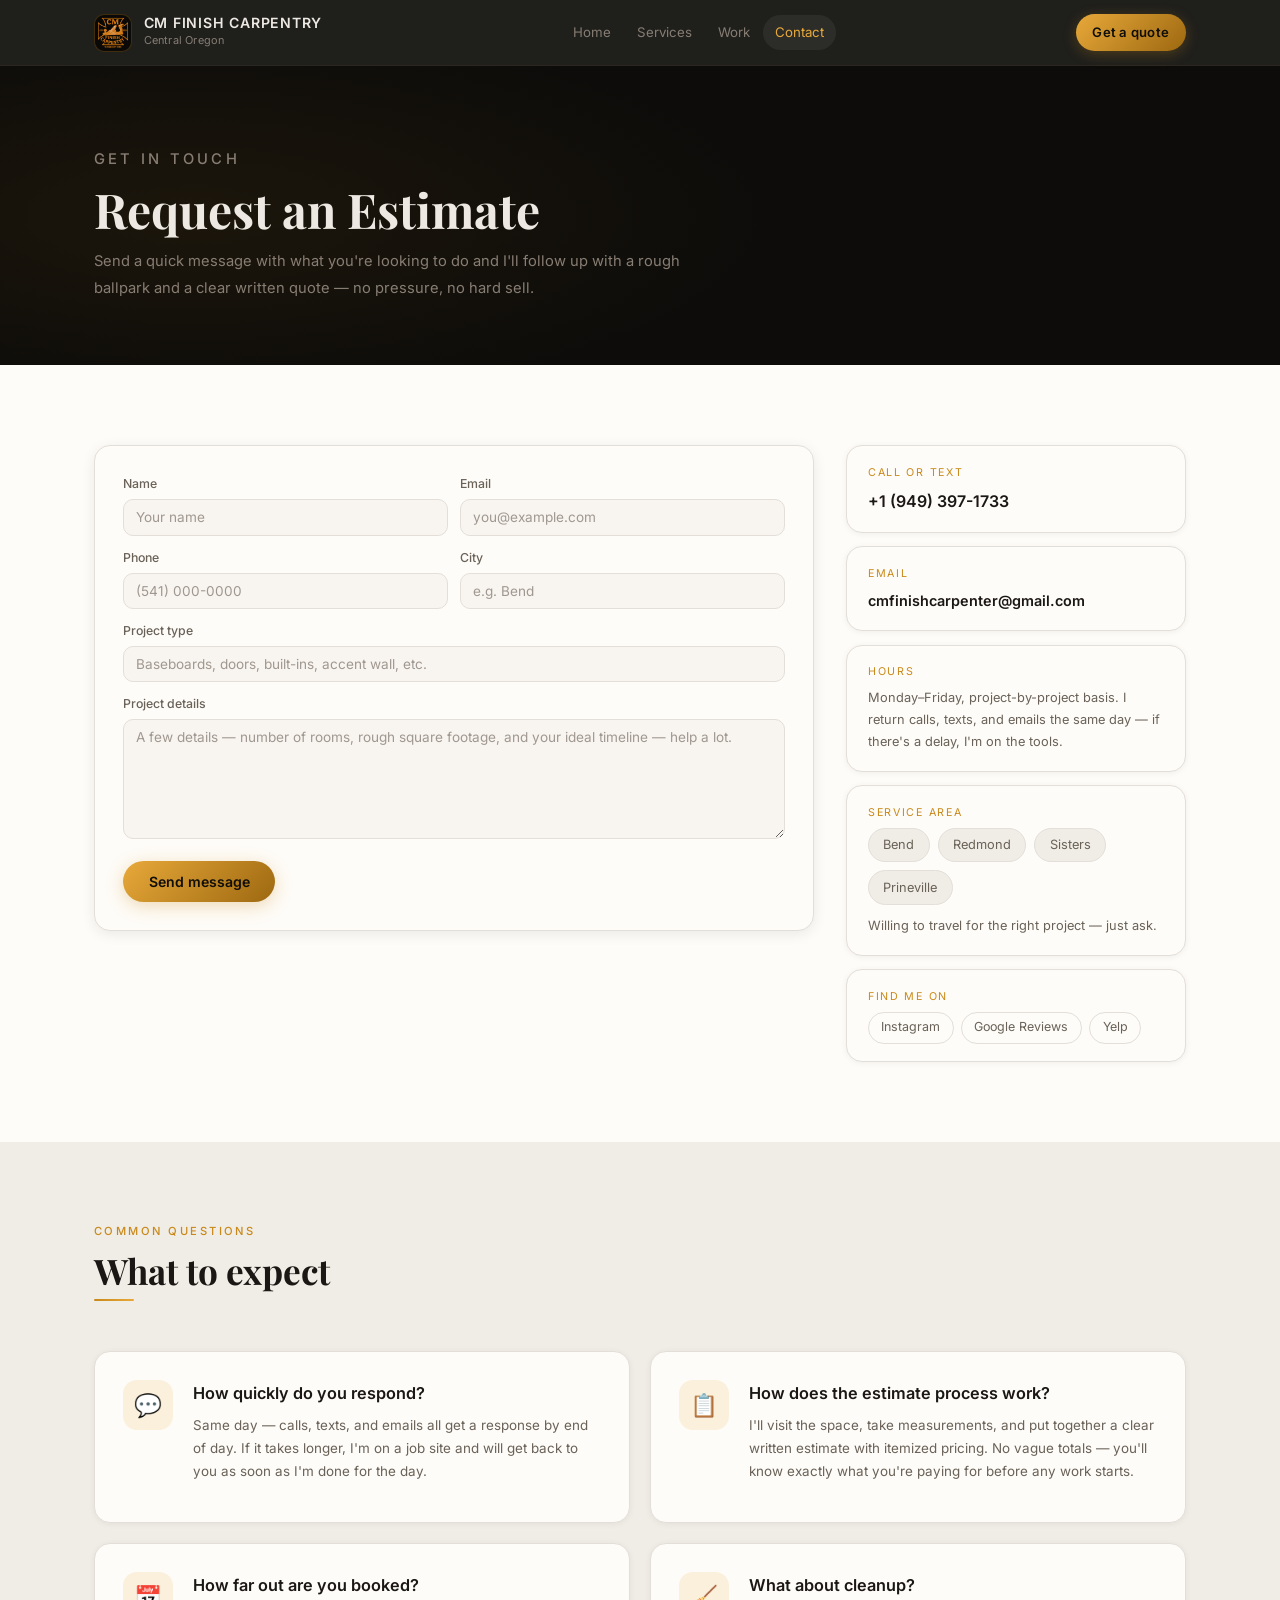
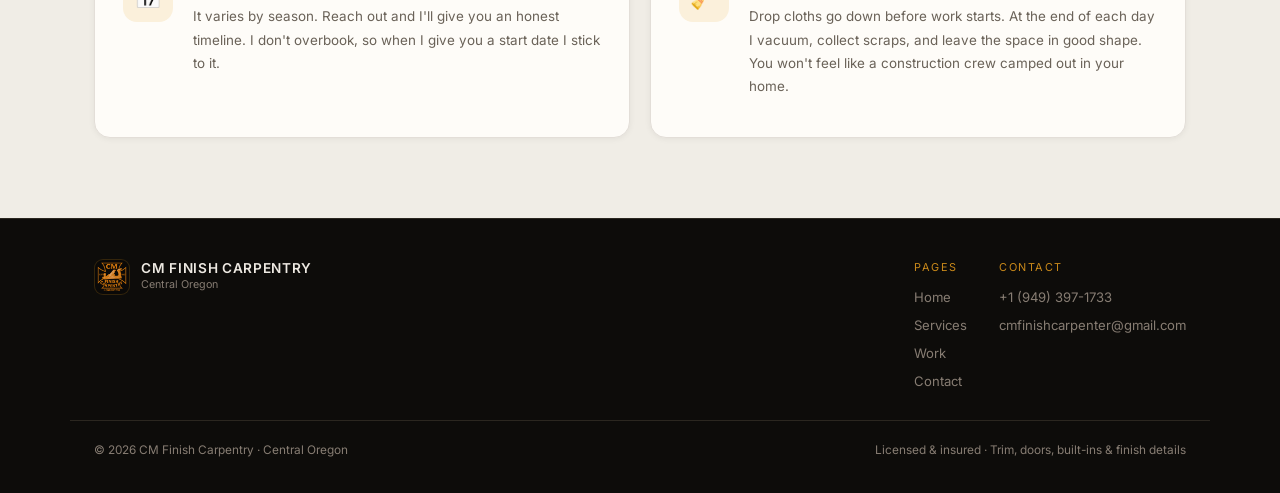
==== contact.html @ 8d08be1d "Add files via upload" ====
<!DOCTYPE html>
<html lang="en">
<head>
  <meta charset="UTF-8" />
  <meta name="viewport" content="width=device-width, initial-scale=1" />
  <title>Contact | CM Finish Carpentry</title>
  <meta name="description" content="Request a free estimate from CM Finish Carpentry. Serving Bend, Redmond, Sisters, and Prineville, Oregon." />
  <link rel="icon" type="image/png" href="favicon.png">
  <link rel="icon" type="image/x-icon" href="favicon.ico">
  <link rel="preconnect" href="https://fonts.googleapis.com">
  <link rel="preconnect" href="https://fonts.gstatic.com" crossorigin>
  <link href="https://fonts.googleapis.com/css2?family=Playfair+Display:ital,wght@0,600;0,700;1,600&family=Inter:wght@300;400;500;600&display=swap" rel="stylesheet">
  <link rel="stylesheet" href="style.css">
</head>
<body>

<header class="site-header">
  <div class="nav-inner">
    <a class="nav-brand" href="index.html">
      <div class="nav-brand-logo"><img src="logo.png" alt="CM Finish Carpentry"></div>
      <div>
        <div class="nav-brand-name">CM Finish Carpentry</div>
        <div class="nav-brand-region">Central Oregon</div>
      </div>
    </a>
    <nav>
      <ul>
        <li><a href="index.html">Home</a></li>
        <li><a href="services.html">Services</a></li>
        <li><a href="portfolio.html">Work</a></li>
        <li><a href="contact.html" class="active">Contact</a></li>
      </ul>
    </nav>
    <a href="contact.html" class="nav-cta">Get a quote</a>
    <button class="hamburger" id="hamburger" aria-label="Menu" aria-expanded="false">
      <span></span><span></span><span></span>
    </button>
  </div>
  <div class="mobile-menu" id="mobile-menu">
    <a href="index.html">Home</a>
    <a href="services.html">Services</a>
    <a href="portfolio.html">Work</a>
    <a href="contact.html" class="active">Get a Quote</a>
  </div>
</header>

<!-- ── PAGE HERO ── -->
<div class="page-hero">
  <div class="container">
    <p class="page-hero-label">Get in touch</p>
    <h1>Request an Estimate</h1>
    <p>Send a quick message with what you're looking to do and I'll follow up with a rough ballpark and a clear written quote — no pressure, no hard sell.</p>
  </div>
</div>

<!-- ── CONTACT FORM ── -->
<section class="section section--white">
  <div class="container">
    <div class="contact-grid">

      <form class="contact-form reveal" action="https://formspree.io/f/xvgnagaj" method="POST">
        <div class="form-row">
          <div>
            <label for="name">Name</label>
            <input id="name" name="name" type="text" placeholder="Your name" required>
          </div>
          <div>
            <label for="email">Email</label>
            <input id="email" name="email" type="email" placeholder="you@example.com" required>
          </div>
        </div>
        <div class="form-row">
          <div>
            <label for="phone">Phone</label>
            <input id="phone" name="phone" type="tel" placeholder="(541) 000-0000">
          </div>
          <div>
            <label for="city">City</label>
            <input id="city" name="city" type="text" placeholder="e.g. Bend">
          </div>
        </div>
        <div class="form-row full">
          <div>
            <label for="project">Project type</label>
            <input id="project" name="project" type="text" placeholder="Baseboards, doors, built-ins, accent wall, etc.">
          </div>
        </div>
        <div class="form-row full">
          <div>
            <label for="details">Project details</label>
            <textarea id="details" name="details" placeholder="A few details — number of rooms, rough square footage, and your ideal timeline — help a lot."></textarea>
          </div>
        </div>
        <div class="form-submit">
          <button class="btn btn-gold" type="submit">Send message</button>
        </div>
      </form>

      <div class="contact-aside reveal reveal-d2">
        <div class="contact-block">
          <div class="contact-label">Call or text</div>
          <div class="contact-value">
            <a href="tel:+19493971733">+1 (949) 397-1733</a>
          </div>
        </div>

        <div class="contact-block">
          <div class="contact-label">Email</div>
          <div class="contact-value" style="font-size:0.9rem;">
            <a href="mailto:cmfinishcarpenter@gmail.com">cmfinishcarpenter@gmail.com</a>
          </div>
        </div>

        <div class="contact-block">
          <div class="contact-label">Hours</div>
          <div class="contact-note">Monday–Friday, project-by-project basis. I return calls, texts, and emails the same day — if there's a delay, I'm on the tools.</div>
        </div>

        <div class="contact-block">
          <div class="contact-label">Service area</div>
          <div style="margin-top:0.35rem;">
            <div class="area-badges" style="margin-top:0;">
              <span class="area-badge">Bend</span>
              <span class="area-badge">Redmond</span>
              <span class="area-badge">Sisters</span>
              <span class="area-badge">Prineville</span>
            </div>
            <p class="contact-note" style="margin-top:0.65rem;">Willing to travel for the right project — just ask.</p>
          </div>
        </div>

        <div class="contact-block">
          <div class="contact-label">Find me on</div>
          <div class="socials" style="margin-top:0.35rem;">
            <a class="social-pill" href="#" target="_blank" rel="noopener">Instagram</a>
            <a class="social-pill" href="#" target="_blank" rel="noopener">Google Reviews</a>
            <a class="social-pill" href="#" target="_blank" rel="noopener">Yelp</a>
          </div>
        </div>
      </div>

    </div>
  </div>
</section>

<!-- ── QUICK FAQ ── -->
<section class="section section--alt">
  <div class="container">
    <div class="section-header reveal">
      <p class="section-label">Common questions</p>
      <h2 class="section-title">What to expect</h2>
    </div>

    <div class="services-full-grid">
      <div class="service-full-card reveal">
        <div class="service-full-icon">💬</div>
        <div class="service-full-body">
          <div class="service-full-name">How quickly do you respond?</div>
          <div class="service-full-desc">Same day — calls, texts, and emails all get a response by end of day. If it takes longer, I'm on a job site and will get back to you as soon as I'm done for the day.</div>
        </div>
      </div>
      <div class="service-full-card reveal reveal-d1">
        <div class="service-full-icon">📋</div>
        <div class="service-full-body">
          <div class="service-full-name">How does the estimate process work?</div>
          <div class="service-full-desc">I'll visit the space, take measurements, and put together a clear written estimate with itemized pricing. No vague totals — you'll know exactly what you're paying for before any work starts.</div>
        </div>
      </div>
      <div class="service-full-card reveal">
        <div class="service-full-icon">📅</div>
        <div class="service-full-body">
          <div class="service-full-name">How far out are you booked?</div>
          <div class="service-full-desc">It varies by season. Reach out and I'll give you an honest timeline. I don't overbook, so when I give you a start date I stick to it.</div>
        </div>
      </div>
      <div class="service-full-card reveal reveal-d1">
        <div class="service-full-icon">🧹</div>
        <div class="service-full-body">
          <div class="service-full-name">What about cleanup?</div>
          <div class="service-full-desc">Drop cloths go down before work starts. At the end of each day I vacuum, collect scraps, and leave the space in good shape. You won't feel like a construction crew camped out in your home.</div>
        </div>
      </div>
    </div>
  </div>
</section>

<footer>
  <div class="footer-inner">
    <div>
      <div class="footer-brand">
        <div class="footer-logo"><img src="logo.png" alt="CM Finish Carpentry"></div>
        <div>
          <div class="footer-brand-name">CM Finish Carpentry</div>
          <div class="footer-brand-region">Central Oregon</div>
        </div>
      </div>
    </div>
    <div class="footer-links">
      <div class="footer-links-title">Pages</div>
      <a href="index.html">Home</a>
      <a href="services.html">Services</a>
      <a href="portfolio.html">Work</a>
      <a href="contact.html">Contact</a>
    </div>
    <div class="footer-contact">
      <div class="footer-contact-title">Contact</div>
      <a href="tel:+19493971733">+1 (949) 397-1733</a>
      <a href="mailto:cmfinishcarpenter@gmail.com">cmfinishcarpenter@gmail.com</a>
    </div>
  </div>
  <div class="footer-bottom">
    <span>&copy; <span id="year"></span> CM Finish Carpentry &middot; Central Oregon</span>
    <span>Licensed &amp; insured &middot; Trim, doors, built-ins &amp; finish details</span>
  </div>
</footer>

<script src="main.js"></script>
</body>
</html>
---- style.css ----
/* ═══════════════════════════════════════════════
   CM Finish Carpentry — style.css
   ═══════════════════════════════════════════════ */

:root {
  /* Light surfaces */
  --bg:        #F8F5F0;
  --bg-alt:    #F0EDE6;
  --surface:   #FEFCF8;

  /* Dark (nav, hero, footer) */
  --dark:      #0D0C0A;
  --dark-2:    #161310;
  --dark-3:    #221E18;
  --dark-4:    #2E2920;

  /* Text */
  --text:      #1A1714;
  --muted:     #6A6258;
  --subtle:    #A09890;
  --on-dark:   #EDE9E2;
  --muted-dk:  #877D73;

  /* Gold — pulled directly from logo */
  --gold:      #C9891A;
  --gold-lt:   #E8A93A;
  --gold-dk:   #9D6810;
  --gold-pale: #FBF0DB;

  /* Borders */
  --border:    #E3DED8;
  --border-dk: #2B2720;

  /* Shadows */
  --sh-xs: 0 1px 6px  rgba(0,0,0,.06);
  --sh-sm: 0 3px 14px rgba(0,0,0,.08);
  --sh:    0 8px 32px rgba(0,0,0,.10);
  --sh-lg: 0 20px 60px rgba(0,0,0,.14);

  /* Shape */
  --r:    16px;
  --r-sm: 10px;
  --r-lg: 24px;

  /* Layout */
  --max: 1140px;
  --nav-h: 66px;
}

/* ── RESET ── */
*, *::before, *::after { box-sizing: border-box; margin: 0; padding: 0; }
html { scroll-behavior: smooth; font-size: 16px; }
body {
  font-family: 'Inter', system-ui, sans-serif;
  background: var(--bg);
  color: var(--text);
  line-height: 1.65;
  -webkit-font-smoothing: antialiased;
  overflow-x: hidden;
}
img { max-width: 100%; display: block; }
a   { color: inherit; text-decoration: none; }

/* ── TYPOGRAPHY ── */
.serif { font-family: 'Playfair Display', serif; }

h1, h2, h3 {
  font-family: 'Playfair Display', serif;
  font-weight: 700;
  line-height: 1.15;
}

/* ── LAYOUT ── */
.container {
  max-width: var(--max);
  margin: 0 auto;
  padding-inline: 1.5rem;
}

.section { padding: 5rem 0; }
.section--alt { background: var(--bg-alt); }
.section--white { background: var(--surface); }

.section-label {
  font-size: 0.7rem;
  font-weight: 500;
  text-transform: uppercase;
  letter-spacing: 0.22em;
  color: var(--gold);
  margin-bottom: 0.6rem;
}

.section-title {
  font-size: clamp(1.6rem, 3.5vw, 2.2rem);
  color: var(--text);
  margin-bottom: 0.65rem;
  position: relative;
  display: inline-block;
}

.section-title::after {
  content: '';
  display: block;
  height: 2px;
  width: 0;
  background: linear-gradient(90deg, var(--gold), var(--gold-lt));
  border-radius: 2px;
  margin-top: 0.5rem;
  transition: width 0.7s ease 0.25s;
}

.section-title.in::after { width: 2.5rem; }

.section-sub {
  font-size: 0.92rem;
  color: var(--muted);
  max-width: 38rem;
  line-height: 1.8;
}

.section-header { margin-bottom: 2.5rem; }

/* ── BUTTONS ── */
.btn {
  display: inline-flex;
  align-items: center;
  gap: 0.45rem;
  padding: 0.75rem 1.6rem;
  border-radius: 999px;
  font-size: 0.88rem;
  font-weight: 600;
  font-family: 'Inter', sans-serif;
  cursor: pointer;
  border: none;
  transition: transform 0.14s ease, box-shadow 0.14s ease, background 0.14s ease;
  white-space: nowrap;
}

.btn-gold {
  background: linear-gradient(135deg, var(--gold-lt) 0%, var(--gold-dk) 100%);
  color: #100e08;
  box-shadow: 0 4px 18px rgba(201,137,26,.30);
}
.btn-gold:hover {
  transform: translateY(-2px);
  box-shadow: 0 8px 28px rgba(201,137,26,.48);
}

.btn-gold-pulse {
  animation: btnPulse 2.5s ease-in-out infinite;
}
@keyframes btnPulse {
  0%, 100% { box-shadow: 0 4px 18px rgba(201,137,26,.30); }
  50%       { box-shadow: 0 4px 28px rgba(201,137,26,.60); }
}

.btn-outline-dark {
  background: transparent;
  border: 1.5px solid var(--border);
  color: var(--muted);
}
.btn-outline-dark:hover {
  border-color: var(--gold);
  color: var(--text);
  background: var(--gold-pale);
}

.btn-outline-white {
  background: rgba(255,255,255,0.08);
  border: 1.5px solid rgba(237,233,226,.25);
  color: var(--on-dark);
  backdrop-filter: blur(4px);
}
.btn-outline-white:hover {
  background: rgba(255,255,255,0.14);
  border-color: var(--gold-lt);
  color: #fff;
}

.btn-ghost-gold {
  background: transparent;
  border: 1.5px solid var(--gold);
  color: var(--gold);
}
.btn-ghost-gold:hover {
  background: var(--gold);
  color: #100e08;
}

/* ── HEADER ── */
.site-header {
  position: sticky;
  top: 0;
  z-index: 200;
  height: var(--nav-h);
  background: rgba(13,12,10,.92);
  border-bottom: 1px solid var(--border-dk);
  backdrop-filter: blur(18px);
  -webkit-backdrop-filter: blur(18px);
  transition: background 0.3s;
}

.site-header.scrolled {
  background: rgba(13,12,10,.98);
}

.nav-inner {
  max-width: var(--max);
  margin: 0 auto;
  padding-inline: 1.5rem;
  height: 100%;
  display: flex;
  align-items: center;
  justify-content: space-between;
  gap: 1rem;
}

.nav-brand {
  display: flex;
  align-items: center;
  gap: 0.72rem;
  flex-shrink: 0;
}

.nav-brand-logo {
  width: 38px;
  height: 38px;
  border-radius: 10px;
  overflow: hidden;
  border: 1px solid rgba(201,137,26,.28);
  background: #0a0908;
  flex-shrink: 0;
}
.nav-brand-logo img { width: 100%; height: 100%; object-fit: contain; }

.nav-brand-name {
  font-size: 0.88rem;
  font-weight: 600;
  letter-spacing: 0.055em;
  text-transform: uppercase;
  color: var(--on-dark);
  line-height: 1.2;
}

.nav-brand-region {
  font-size: 0.68rem;
  color: var(--muted-dk);
  letter-spacing: 0.02em;
}

nav ul {
  list-style: none;
  display: flex;
  gap: 0.1rem;
}

nav a {
  display: block;
  padding: 0.38rem 0.75rem;
  border-radius: 999px;
  font-size: 0.83rem;
  color: var(--muted-dk);
  transition: color 0.15s, background 0.15s;
}

nav a:hover, nav a.active {
  color: var(--on-dark);
  background: rgba(255,255,255,.06);
}

nav a.active { color: var(--gold-lt); }

.nav-cta {
  padding: 0.46rem 1.05rem;
  border-radius: 999px;
  border: none;
  background: linear-gradient(135deg, var(--gold-lt), var(--gold-dk));
  color: #0f0e08;
  font-size: 0.82rem;
  font-weight: 600;
  font-family: 'Inter', sans-serif;
  cursor: pointer;
  letter-spacing: 0.02em;
  box-shadow: 0 3px 14px rgba(201,137,26,.28);
  transition: transform 0.12s, box-shadow 0.12s;
  white-space: nowrap;
  flex-shrink: 0;
}
.nav-cta:hover {
  transform: translateY(-1px);
  box-shadow: 0 6px 22px rgba(201,137,26,.44);
}

/* Hamburger */
.hamburger {
  display: none;
  flex-direction: column;
  gap: 5px;
  cursor: pointer;
  padding: 0.4rem;
  border: none;
  background: none;
  flex-shrink: 0;
}
.hamburger span {
  display: block;
  width: 22px;
  height: 2px;
  background: var(--on-dark);
  border-radius: 2px;
  transition: all 0.24s;
}
.hamburger.open span:nth-child(1) { transform: translateY(7px) rotate(45deg); }
.hamburger.open span:nth-child(2) { opacity: 0; transform: scaleX(0); }
.hamburger.open span:nth-child(3) { transform: translateY(-7px) rotate(-45deg); }

.mobile-menu {
  display: none;
  flex-direction: column;
  background: var(--dark-2);
  border-bottom: 1px solid var(--border-dk);
  padding: 0.75rem 1.5rem 1.1rem;
}
.mobile-menu.open { display: flex; }
.mobile-menu a {
  display: block;
  padding: 0.65rem 0;
  font-size: 0.9rem;
  color: var(--muted-dk);
  border-bottom: 1px solid var(--border-dk);
  transition: color 0.14s;
}
.mobile-menu a:hover, .mobile-menu a.active { color: var(--gold-lt); }
.mobile-menu a:last-child { border-bottom: none; }

/* ── HERO (Homepage) ── */
.hero {
  position: relative;
  min-height: 100vh;
  min-height: 100svh;
  display: flex;
  flex-direction: column;
  align-items: center;
  justify-content: center;
  text-align: center;
  overflow: hidden;
  background: var(--dark);
}

/* Animated background */
.hero::before {
  content: '';
  position: absolute;
  inset: 0;
  background:
    radial-gradient(ellipse 80% 60% at 20% 20%, rgba(201,137,26,.07) 0%, transparent 60%),
    radial-gradient(ellipse 60% 80% at 80% 80%, rgba(201,137,26,.05) 0%, transparent 60%),
    linear-gradient(135deg, #0D0C0A, #181410, #0D0C0A);
  background-size: 200% 200%;
  animation: bgDrift 10s ease-in-out infinite alternate;
  z-index: 0;
}

@keyframes bgDrift {
  0%   { background-position: 0% 0%;   }
  100% { background-position: 100% 100%; }
}

/* Decorative grid lines */
.hero-grid-lines {
  position: absolute;
  inset: 0;
  z-index: 0;
  opacity: 0.03;
  background-image:
    linear-gradient(var(--gold-lt) 1px, transparent 1px),
    linear-gradient(90deg, var(--gold-lt) 1px, transparent 1px);
  background-size: 60px 60px;
}

.hero-inner {
  position: relative;
  z-index: 2;
  display: flex;
  flex-direction: column;
  align-items: center;
  gap: 0;
  padding: 2rem 1.5rem;
  max-width: 780px;
}

/* Logo with pulse rings */
.hero-logo-wrap {
  position: relative;
  display: flex;
  align-items: center;
  justify-content: center;
  width: 110px;
  height: 110px;
  margin-bottom: 2rem;
}

.hero-logo-img {
  width: 88px;
  height: 88px;
  border-radius: 22px;
  overflow: hidden;
  border: 1.5px solid rgba(201,137,26,.35);
  background: #0a0908;
  position: relative;
  z-index: 2;
  animation: logoEntrance 0.8s ease both;
}
.hero-logo-img img { width: 100%; height: 100%; object-fit: contain; }

@keyframes logoEntrance {
  from { opacity: 0; transform: scale(0.82); }
  to   { opacity: 1; transform: scale(1); }
}

.hero-ring {
  position: absolute;
  inset: 0;
  border-radius: 50%;
  border: 1.5px solid rgba(201,137,26,.5);
  animation: ring 2.8s ease-out infinite;
}
.hero-ring:nth-child(2) { animation-delay: 0.9s; }
.hero-ring:nth-child(3) { animation-delay: 1.8s; }

@keyframes ring {
  0%   { transform: scale(0.9); opacity: 0.6; }
  100% { transform: scale(2.6); opacity: 0; }
}

/* Hero text */
.hero-eyebrow {
  font-size: 0.71rem;
  font-weight: 500;
  text-transform: uppercase;
  letter-spacing: 0.24em;
  color: var(--gold);
  margin-bottom: 1.1rem;
  animation: fadeUp 0.7s ease 0.5s both;
}

.hero-h1 {
  font-family: 'Playfair Display', serif;
  font-size: clamp(2.5rem, 7vw, 4rem);
  font-weight: 700;
  color: var(--on-dark);
  letter-spacing: -0.02em;
  margin-bottom: 1.25rem;
  line-height: 1.1;
}

.hero-line-1 {
  display: block;
  animation: fadeUp 0.7s ease 0.7s both;
}

.hero-line-2 {
  display: block;
  animation: fadeUp 0.7s ease 0.9s both;
  background: linear-gradient(90deg, var(--gold-dk) 0%, var(--gold-lt) 40%, var(--gold-dk) 80%);
  background-size: 200% auto;
  -webkit-background-clip: text;
  -webkit-text-fill-color: transparent;
  background-clip: text;
  animation: fadeUp 0.7s ease 0.9s both, goldShimmer 4s linear 1.6s infinite;
}

@keyframes goldShimmer {
  0%   { background-position: -200% center; }
  100% { background-position: 200% center; }
}

.hero-sub {
  font-size: 1rem;
  color: rgba(237,233,226,.65);
  max-width: 32rem;
  line-height: 1.8;
  margin-bottom: 2rem;
  animation: fadeUp 0.7s ease 1.1s both;
}

.hero-pills {
  display: flex;
  flex-wrap: wrap;
  justify-content: center;
  gap: 0.45rem;
  margin-bottom: 2rem;
  animation: fadeUp 0.7s ease 1.2s both;
}

.hero-pill {
  display: inline-flex;
  align-items: center;
  gap: 0.38rem;
  font-size: 0.74rem;
  padding: 0.28rem 0.7rem;
  border-radius: 999px;
  border: 1px solid rgba(237,233,226,.12);
  color: rgba(237,233,226,.55);
  background: rgba(255,255,255,.04);
}

.hero-pill-dot {
  width: 4px;
  height: 4px;
  border-radius: 50%;
  background: var(--gold);
  flex-shrink: 0;
}

.hero-actions {
  display: flex;
  flex-wrap: wrap;
  justify-content: center;
  gap: 0.75rem;
  animation: fadeUp 0.7s ease 1.35s both;
}

/* Scroll cue */
.hero-scroll {
  position: absolute;
  bottom: 2.25rem;
  left: 50%;
  transform: translateX(-50%);
  z-index: 2;
  display: flex;
  flex-direction: column;
  align-items: center;
  gap: 0.4rem;
  animation: fadeIn 1s ease 2s both;
}

.scroll-label {
  font-size: 0.62rem;
  text-transform: uppercase;
  letter-spacing: 0.18em;
  color: rgba(237,233,226,.3);
}

.scroll-line {
  width: 1px;
  height: 36px;
  background: linear-gradient(to bottom, var(--gold), transparent);
  animation: scrollPulse 1.8s ease-in-out infinite;
}

@keyframes scrollPulse {
  0%   { transform: scaleY(0);   transform-origin: top; opacity: 1; }
  50%  { transform: scaleY(1);   transform-origin: top; opacity: 1; }
  100% { transform: scaleY(1);   transform-origin: top; opacity: 0; }
}

/* ── PAGE HERO (inner pages) ── */
.page-hero {
  background: var(--dark);
  padding: 5rem 0 4rem;
  position: relative;
  overflow: hidden;
}

.page-hero::before {
  content: '';
  position: absolute;
  inset: 0;
  background: radial-gradient(ellipse 70% 100% at 15% 50%, rgba(201,137,26,.08) 0%, transparent 65%);
}

.page-hero .container { position: relative; z-index: 1; }

.page-hero-label {
  font-size: 0.7rem;
  font-weight: 500;
  text-transform: uppercase;
  letter-spacing: 0.22em;
  color: var(--gold);
  margin-bottom: 0.6rem;
}

.page-hero h1 {
  font-size: clamp(1.9rem, 5vw, 3rem);
  color: var(--on-dark);
  margin-bottom: 0.7rem;
}

.page-hero p {
  font-size: 0.92rem;
  color: var(--muted-dk);
  max-width: 38rem;
  line-height: 1.8;
}

/* ── STATS STRIP ── */
.stats-strip {
  background: var(--surface);
  border-bottom: 1px solid var(--border);
  padding: 1.5rem 0;
}

.stats-inner {
  max-width: var(--max);
  margin: 0 auto;
  padding-inline: 1.5rem;
  display: flex;
  flex-wrap: wrap;
  justify-content: center;
  gap: 0;
}

.stat-item {
  display: flex;
  align-items: center;
  gap: 0.6rem;
  padding: 0.5rem 2rem;
  border-right: 1px solid var(--border);
}
.stat-item:last-child { border-right: none; }

.stat-icon {
  width: 32px;
  height: 32px;
  border-radius: 8px;
  background: var(--gold-pale);
  display: flex;
  align-items: center;
  justify-content: center;
  font-size: 0.9rem;
  flex-shrink: 0;
}

.stat-text-label {
  font-size: 0.68rem;
  text-transform: uppercase;
  letter-spacing: 0.12em;
  color: var(--subtle);
  line-height: 1;
  margin-bottom: 0.18rem;
}

.stat-text-value {
  font-size: 0.88rem;
  font-weight: 600;
  color: var(--text);
  line-height: 1.2;
}

/* ── SERVICE CARDS ── */
.services-grid {
  display: grid;
  grid-template-columns: repeat(3, 1fr);
  gap: 1.1rem;
}

.service-card {
  background: var(--surface);
  border-radius: var(--r);
  border: 1px solid var(--border);
  padding: 1.4rem 1.5rem;
  box-shadow: var(--sh-xs);
  transition: transform 0.22s ease, box-shadow 0.22s ease, border-color 0.22s ease;
}

.service-card:hover {
  transform: translateY(-4px);
  box-shadow: var(--sh);
  border-color: rgba(201,137,26,.3);
}

.service-card-icon {
  width: 44px;
  height: 44px;
  border-radius: 12px;
  background: var(--gold-pale);
  display: flex;
  align-items: center;
  justify-content: center;
  font-size: 1.25rem;
  margin-bottom: 1rem;
}

.service-card-name {
  font-size: 0.95rem;
  font-weight: 600;
  margin-bottom: 0.38rem;
  color: var(--text);
}

.service-card-desc {
  font-size: 0.82rem;
  color: var(--muted);
  line-height: 1.7;
}

.service-card-tags {
  display: flex;
  flex-wrap: wrap;
  gap: 0.3rem;
  margin-top: 0.85rem;
}

.tag {
  font-size: 0.69rem;
  padding: 0.18rem 0.52rem;
  border-radius: 999px;
  border: 1px solid var(--border);
  color: var(--subtle);
  background: var(--bg-alt);
}

/* ── FEATURED WORK (homepage) ── */
.featured-grid {
  display: grid;
  grid-template-columns: repeat(3, 1fr);
  gap: 1.2rem;
}

.featured-card {
  border-radius: var(--r);
  overflow: hidden;
  box-shadow: var(--sh-sm);
  position: relative;
  cursor: pointer;
  background: #111;
}

.featured-card-img {
  width: 100%;
  height: 280px;
  object-fit: cover;
  display: block;
  transition: transform 0.5s ease;
}

.featured-card:hover .featured-card-img {
  transform: scale(1.06);
}

.featured-card-overlay {
  position: absolute;
  inset: 0;
  background: linear-gradient(to top, rgba(10,8,6,.88) 0%, rgba(10,8,6,.2) 50%, transparent 100%);
  display: flex;
  flex-direction: column;
  justify-content: flex-end;
  padding: 1.25rem 1.25rem 1.1rem;
  transition: opacity 0.3s;
}

.featured-card-title {
  font-family: 'Playfair Display', serif;
  font-size: 1.05rem;
  font-weight: 700;
  color: #fff;
  margin-bottom: 0.2rem;
  transform: translateY(6px);
  transition: transform 0.3s;
}

.featured-card:hover .featured-card-title {
  transform: translateY(0);
}

.featured-card-sub {
  font-size: 0.77rem;
  color: rgba(237,233,226,.65);
  opacity: 0;
  transform: translateY(8px);
  transition: opacity 0.3s 0.05s, transform 0.3s 0.05s;
}

.featured-card:hover .featured-card-sub {
  opacity: 1;
  transform: translateY(0);
}

.featured-card-arrow {
  position: absolute;
  top: 1rem;
  right: 1rem;
  width: 32px;
  height: 32px;
  border-radius: 50%;
  background: rgba(201,137,26,.0);
  border: 1px solid rgba(201,137,26,.0);
  display: flex;
  align-items: center;
  justify-content: center;
  color: var(--gold-lt);
  font-size: 0.85rem;
  transition: all 0.3s;
  opacity: 0;
}

.featured-card:hover .featured-card-arrow {
  opacity: 1;
  background: rgba(201,137,26,.15);
  border-color: rgba(201,137,26,.4);
}

/* ── WHY CM ── */
.why-grid {
  display: grid;
  grid-template-columns: 1fr 1fr;
  gap: 3rem;
  align-items: start;
}

.check-list {
  list-style: none;
  display: flex;
  flex-direction: column;
  gap: 1.2rem;
}

.check-list li {
  display: flex;
  gap: 0.9rem;
  font-size: 0.88rem;
  line-height: 1.72;
  color: var(--muted);
}

.check-icon {
  width: 22px;
  height: 22px;
  border-radius: 50%;
  background: var(--gold-pale);
  border: 1px solid rgba(201,137,26,.3);
  color: var(--gold);
  font-size: 0.66rem;
  font-weight: 700;
  display: flex;
  align-items: center;
  justify-content: center;
  flex-shrink: 0;
  margin-top: 2px;
}

.check-list strong { color: var(--text); font-weight: 600; }

.aside-box {
  background: var(--surface);
  border-radius: var(--r);
  border: 1px solid var(--border);
  padding: 1.6rem;
  box-shadow: var(--sh-sm);
}

.aside-box p { font-size: 0.86rem; color: var(--muted); line-height: 1.78; }
.aside-box p + p { margin-top: 0.8rem; }
.aside-box strong { color: var(--gold); }
.aside-divider { height: 1px; background: var(--border); margin: 1.1rem 0; }

/* ── SERVICE AREA ── */
.area-block {
  background: var(--surface);
  border-radius: var(--r);
  border: 1px solid var(--border);
  padding: 2rem;
  box-shadow: var(--sh-xs);
}

.area-badges {
  display: flex;
  flex-wrap: wrap;
  gap: 0.5rem;
  margin-top: 0.2rem;
}

.area-badge {
  font-size: 0.8rem;
  padding: 0.36rem 0.9rem;
  border-radius: 999px;
  border: 1px solid var(--border);
  color: var(--muted);
  background: var(--bg-alt);
  transition: border-color 0.15s, color 0.15s, background 0.15s;
}

.area-badge:hover {
  border-color: var(--gold);
  color: var(--text);
  background: var(--gold-pale);
}

.area-note {
  margin-top: 1.1rem;
  font-size: 0.81rem;
  color: var(--subtle);
  line-height: 1.65;
}

/* ── CTA BANNER ── */
.cta-banner {
  background: var(--dark-2);
  padding: 5rem 0;
  text-align: center;
  position: relative;
  overflow: hidden;
}

.cta-banner::before {
  content: '';
  position: absolute;
  inset: 0;
  background: radial-gradient(ellipse 60% 80% at 50% 50%, rgba(201,137,26,.08) 0%, transparent 70%);
  pointer-events: none;
}

.cta-banner .container { position: relative; z-index: 1; }

.cta-title {
  font-family: 'Playfair Display', serif;
  font-size: clamp(1.8rem, 4vw, 2.6rem);
  color: var(--on-dark);
  margin-bottom: 0.8rem;
}

.cta-sub {
  font-size: 0.92rem;
  color: var(--muted-dk);
  max-width: 34rem;
  margin: 0 auto 2rem;
  line-height: 1.8;
}

.cta-phone {
  display: block;
  font-size: 1rem;
  font-weight: 600;
  color: var(--gold-lt);
  margin-top: 1.25rem;
  transition: color 0.15s;
}
.cta-phone:hover { color: #fff; }

/* ── FULL PORTFOLIO ── */
.portfolio-grid {
  display: grid;
  grid-template-columns: repeat(3, 1fr);
  gap: 1.2rem;
}

.portfolio-card {
  background: var(--surface);
  border-radius: var(--r);
  border: 1px solid var(--border);
  overflow: hidden;
  box-shadow: var(--sh-sm);
  display: flex;
  flex-direction: column;
  transition: box-shadow 0.22s, border-color 0.22s;
}

.portfolio-card:hover {
  box-shadow: var(--sh);
  border-color: rgba(201,137,26,.2);
}

.job-slider {
  position: relative;
  height: 220px;
  background: #111;
  overflow: hidden;
  flex-shrink: 0;
}

.job-slide {
  position: absolute;
  inset: 0;
  opacity: 0;
  transition: opacity 0.38s ease;
}
.job-slide.active { opacity: 1; }

.job-slide img {
  width: 100%;
  height: 220px;
  object-fit: cover;
  display: block;
  transition: transform 0.4s ease;
}
.portfolio-card:hover .job-slide.active img { transform: scale(1.03); }

.card-body {
  padding: 1rem 1.1rem 1.1rem;
  flex: 1;
  display: flex;
  flex-direction: column;
}

.card-title {
  font-size: 0.92rem;
  font-weight: 600;
  color: var(--text);
  margin-bottom: 0.3rem;
}

.card-meta {
  font-size: 0.79rem;
  color: var(--muted);
  line-height: 1.65;
  flex: 1;
  margin-bottom: 0.8rem;
}

.job-controls {
  display: flex;
  justify-content: space-between;
  align-items: center;
}

.job-controls button {
  font-size: 0.76rem;
  padding: 0.24rem 0.62rem;
  border-radius: 999px;
  border: 1px solid var(--border);
  background: var(--bg-alt);
  color: var(--muted);
  cursor: pointer;
  font-family: 'Inter', sans-serif;
  transition: all 0.14s;
}
.job-controls button:hover {
  border-color: var(--gold);
  color: var(--gold);
  background: var(--gold-pale);
}

.job-count { font-size: 0.73rem; color: var(--subtle); }

/* ── SERVICES FULL PAGE ── */
.services-full-grid {
  display: grid;
  grid-template-columns: repeat(2, 1fr);
  gap: 1.25rem;
}

.service-full-card {
  background: var(--surface);
  border-radius: var(--r);
  border: 1px solid var(--border);
  padding: 1.75rem;
  box-shadow: var(--sh-xs);
  display: flex;
  gap: 1.25rem;
  transition: transform 0.22s ease, box-shadow 0.22s ease, border-color 0.22s ease;
}

.service-full-card:hover {
  transform: translateY(-3px);
  box-shadow: var(--sh);
  border-color: rgba(201,137,26,.28);
}

.service-full-icon {
  width: 50px;
  height: 50px;
  border-radius: 14px;
  background: var(--gold-pale);
  display: flex;
  align-items: center;
  justify-content: center;
  font-size: 1.4rem;
  flex-shrink: 0;
}

.service-full-body {}
.service-full-name {
  font-size: 1.02rem;
  font-weight: 600;
  color: var(--text);
  margin-bottom: 0.4rem;
}
.service-full-desc {
  font-size: 0.84rem;
  color: var(--muted);
  line-height: 1.72;
  margin-bottom: 0.7rem;
}

/* ── PROCESS STEPS ── */
.process-grid {
  display: grid;
  grid-template-columns: repeat(3, 1fr);
  gap: 1.5rem;
}

.process-step {
  text-align: center;
  padding: 1.75rem 1.25rem;
  background: var(--surface);
  border-radius: var(--r);
  border: 1px solid var(--border);
  position: relative;
  box-shadow: var(--sh-xs);
}

.process-num {
  font-family: 'Playfair Display', serif;
  font-size: 3rem;
  font-weight: 700;
  color: var(--gold-pale);
  line-height: 1;
  margin-bottom: 0.6rem;
  position: relative;
  display: inline-block;
}

.process-num::after {
  content: '';
  position: absolute;
  bottom: 4px;
  left: 50%;
  transform: translateX(-50%);
  width: 24px;
  height: 2px;
  background: var(--gold);
  border-radius: 2px;
}

.process-title {
  font-size: 0.95rem;
  font-weight: 600;
  color: var(--text);
  margin-bottom: 0.4rem;
}

.process-desc {
  font-size: 0.82rem;
  color: var(--muted);
  line-height: 1.7;
}

/* ── CONTACT ── */
.contact-grid {
  display: grid;
  grid-template-columns: 1fr 340px;
  gap: 2rem;
  align-items: start;
}

form.contact-form {
  background: var(--surface);
  border-radius: var(--r);
  border: 1px solid var(--border);
  padding: 1.75rem;
  box-shadow: var(--sh-sm);
}

.form-row {
  display: grid;
  grid-template-columns: 1fr 1fr;
  gap: 0.75rem;
  margin-bottom: 0.75rem;
}
.form-row.full { grid-template-columns: 1fr; }

label {
  display: block;
  font-size: 0.77rem;
  color: var(--muted);
  margin-bottom: 0.28rem;
  font-weight: 500;
}

input, textarea {
  width: 100%;
  background: var(--bg);
  border: 1px solid var(--border);
  border-radius: var(--r-sm);
  padding: 0.58rem 0.78rem;
  font-size: 0.85rem;
  font-family: 'Inter', sans-serif;
  color: var(--text);
  outline: none;
  transition: border-color 0.15s, box-shadow 0.15s;
}
input::placeholder, textarea::placeholder { color: var(--subtle); }
input:focus, textarea:focus {
  border-color: var(--gold);
  box-shadow: 0 0 0 3px rgba(201,137,26,.1);
}
textarea { min-height: 120px; resize: vertical; }
.form-submit { margin-top: 0.9rem; }

.contact-aside { display: flex; flex-direction: column; gap: 0.85rem; }

.contact-block {
  background: var(--surface);
  border-radius: var(--r);
  border: 1px solid var(--border);
  padding: 1.1rem 1.3rem;
  box-shadow: var(--sh-xs);
}

.contact-label {
  font-size: 0.67rem;
  text-transform: uppercase;
  letter-spacing: 0.16em;
  color: var(--gold);
  margin-bottom: 0.38rem;
}

.contact-value {
  font-size: 1rem;
  font-weight: 600;
  color: var(--text);
}
.contact-value a { color: var(--text); transition: color 0.15s; }
.contact-value a:hover { color: var(--gold); }

.contact-note {
  font-size: 0.8rem;
  color: var(--muted);
  line-height: 1.72;
}

.socials { display: flex; flex-wrap: wrap; gap: 0.45rem; }

.social-pill {
  font-size: 0.78rem;
  padding: 0.3rem 0.78rem;
  border-radius: 999px;
  border: 1px solid var(--border);
  color: var(--muted);
  transition: all 0.15s;
}
.social-pill:hover {
  border-color: var(--gold);
  color: var(--text);
  background: var(--gold-pale);
}

/* ── FOOTER ── */
footer {
  background: var(--dark);
  border-top: 1px solid var(--border-dk);
  padding: 2.5rem 0 2rem;
}

.footer-inner {
  max-width: var(--max);
  margin: 0 auto;
  padding-inline: 1.5rem;
  display: grid;
  grid-template-columns: 1fr auto auto;
  gap: 2rem;
  align-items: start;
}

.footer-brand { display: flex; align-items: center; gap: 0.7rem; }

.footer-logo {
  width: 36px;
  height: 36px;
  border-radius: 9px;
  overflow: hidden;
  border: 1px solid rgba(201,137,26,.22);
  background: #0a0908;
  flex-shrink: 0;
}
.footer-logo img { width: 100%; height: 100%; object-fit: contain; }

.footer-brand-name {
  font-size: 0.85rem;
  font-weight: 600;
  text-transform: uppercase;
  letter-spacing: 0.05em;
  color: var(--on-dark);
  line-height: 1.2;
}
.footer-brand-region { font-size: 0.67rem; color: var(--muted-dk); }

.footer-links { display: flex; flex-direction: column; gap: 0.4rem; }

.footer-links-title {
  font-size: 0.68rem;
  text-transform: uppercase;
  letter-spacing: 0.14em;
  color: var(--gold);
  margin-bottom: 0.2rem;
}

.footer-links a {
  font-size: 0.82rem;
  color: var(--muted-dk);
  transition: color 0.14s;
}
.footer-links a:hover { color: var(--on-dark); }

.footer-contact { display: flex; flex-direction: column; gap: 0.4rem; }

.footer-contact-title {
  font-size: 0.68rem;
  text-transform: uppercase;
  letter-spacing: 0.14em;
  color: var(--gold);
  margin-bottom: 0.2rem;
}

.footer-contact a {
  font-size: 0.82rem;
  color: var(--muted-dk);
  transition: color 0.14s;
}
.footer-contact a:hover { color: var(--on-dark); }

.footer-bottom {
  max-width: var(--max);
  margin: 1.75rem auto 0;
  padding: 1.25rem 1.5rem 0;
  border-top: 1px solid var(--border-dk);
  display: flex;
  flex-wrap: wrap;
  justify-content: space-between;
  gap: 0.5rem;
  font-size: 0.74rem;
  color: var(--muted-dk);
}

/* ── ANIMATIONS ── */
@keyframes fadeUp {
  from { opacity: 0; transform: translateY(24px); }
  to   { opacity: 1; transform: translateY(0); }
}

@keyframes fadeIn {
  from { opacity: 0; }
  to   { opacity: 1; }
}

/* Scroll reveal */
.reveal {
  opacity: 0;
  transform: translateY(30px);
  transition: opacity 0.65s ease, transform 0.65s ease;
}
.reveal.in {
  opacity: 1;
  transform: translateY(0);
}
.reveal-d1 { transition-delay: 0.08s; }
.reveal-d2 { transition-delay: 0.16s; }
.reveal-d3 { transition-delay: 0.24s; }
.reveal-d4 { transition-delay: 0.32s; }
.reveal-d5 { transition-delay: 0.40s; }
.reveal-d6 { transition-delay: 0.48s; }

/* ── RESPONSIVE ── */
@media (max-width: 960px) {
  .services-grid       { grid-template-columns: repeat(2, 1fr); }
  .featured-grid       { grid-template-columns: repeat(2, 1fr); }
  .portfolio-grid      { grid-template-columns: repeat(2, 1fr); }
  .services-full-grid  { grid-template-columns: 1fr; }
  .why-grid            { grid-template-columns: 1fr; }
  .contact-grid        { grid-template-columns: 1fr; }
  .process-grid        { grid-template-columns: 1fr; }
  .footer-inner        { grid-template-columns: 1fr 1fr; }

  nav ul { display: none; }
  .hamburger { display: flex; }
}

@media (max-width: 640px) {
  .services-grid  { grid-template-columns: 1fr 1fr; }
  .featured-grid  { grid-template-columns: 1fr; }
  .portfolio-grid { grid-template-columns: 1fr; }
  .footer-inner   { grid-template-columns: 1fr; }

  .hero-actions { flex-direction: column; align-items: stretch; }
  .hero-actions .btn { justify-content: center; }

  .form-row { grid-template-columns: 1fr; }

  .stats-inner { flex-direction: column; align-items: flex-start; }
  .stat-item { border-right: none; border-bottom: 1px solid var(--border); padding: 0.75rem 0; }
  .stat-item:last-child { border-bottom: none; }
}

@media (max-width: 420px) {
  .services-grid { grid-template-columns: 1fr; }
}
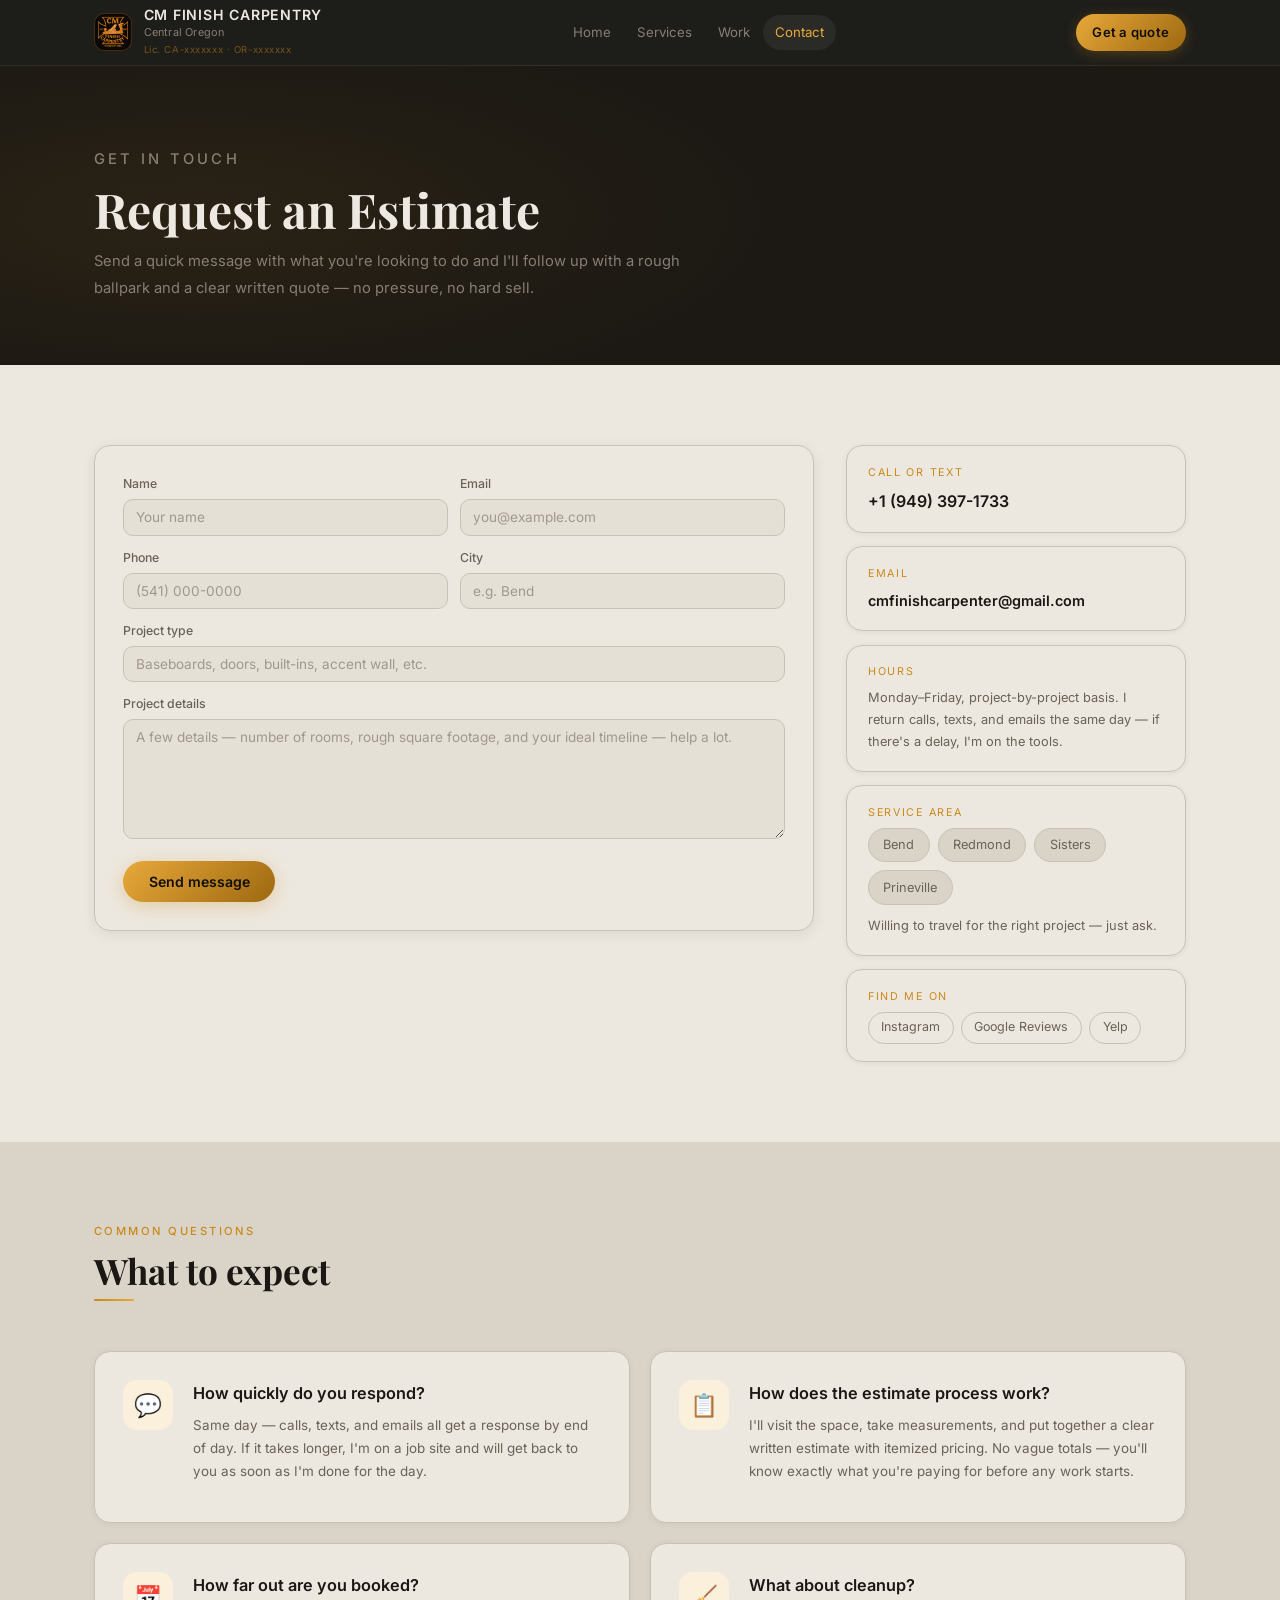
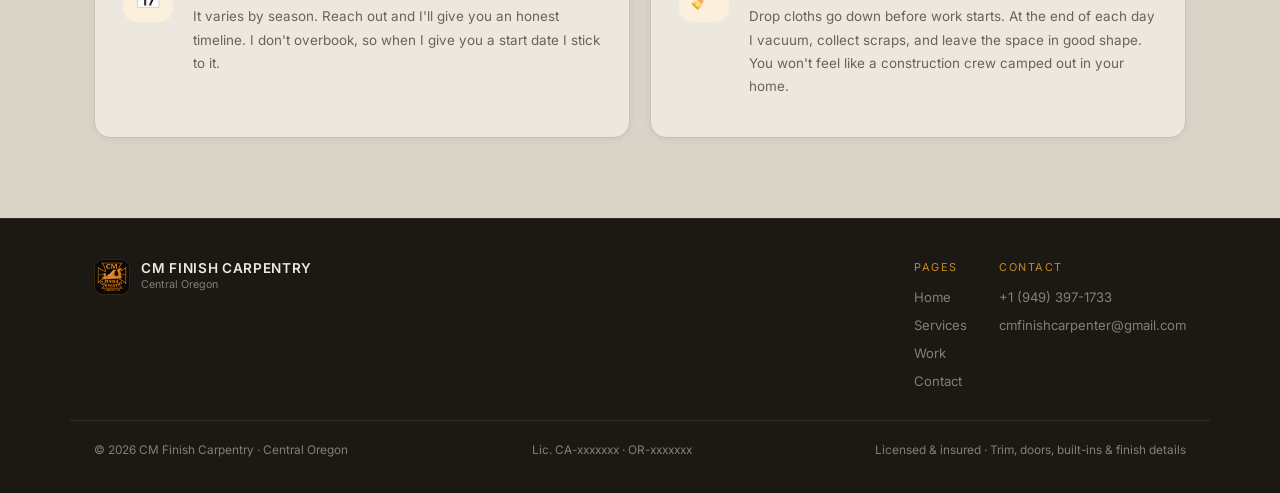
==== commit 25a61b4a: "Add files via upload" ====
--- a/contact.html
+++ b/contact.html
@@ -21,6 +21,7 @@
       <div>
         <div class="nav-brand-name">CM Finish Carpentry</div>
         <div class="nav-brand-region">Central Oregon</div>
+        <div class="nav-brand-lic">Lic. CA-xxxxxxx &middot; OR-xxxxxxx</div>
       </div>
     </a>
     <nav>
@@ -210,6 +211,7 @@
   </div>
   <div class="footer-bottom">
     <span>&copy; <span id="year"></span> CM Finish Carpentry &middot; Central Oregon</span>
+    <span>Lic. CA-xxxxxxx &middot; OR-xxxxxxx</span>
     <span>Licensed &amp; insured &middot; Trim, doors, built-ins &amp; finish details</span>
   </div>
 </footer>
--- a/style.css
+++ b/style.css
@@ -3,16 +3,16 @@
    ═══════════════════════════════════════════════ */
 
 :root {
-  /* Light surfaces */
-  --bg:        #F8F5F0;
-  --bg-alt:    #F0EDE6;
-  --surface:   #FEFCF8;
-
-  /* Dark (nav, hero, footer) */
-  --dark:      #0D0C0A;
-  --dark-2:    #161310;
-  --dark-3:    #221E18;
-  --dark-4:    #2E2920;
+  /* Light surfaces — warmed down from bright white */
+  --bg:        #E5E0D5;
+  --bg-alt:    #DAD4C8;
+  --surface:   #EDE8DF;
+
+  /* Dark (nav, hero, footer) — lifted from near-black */
+  --dark:      #1C1914;
+  --dark-2:    #242019;
+  --dark-3:    #2E2920;
+  --dark-4:    #3A332A;
 
   /* Text */
   --text:      #1A1714;
@@ -28,8 +28,8 @@
   --gold-pale: #FBF0DB;
 
   /* Borders */
-  --border:    #E3DED8;
-  --border-dk: #2B2720;
+  --border:    #C8C2B5;
+  --border-dk: #352E26;
 
   /* Shadows */
   --sh-xs: 0 1px 6px  rgba(0,0,0,.06);
@@ -246,6 +246,13 @@
   font-size: 0.68rem;
   color: var(--muted-dk);
   letter-spacing: 0.02em;
+}
+
+.nav-brand-lic {
+  font-size: 0.6rem;
+  color: rgba(201,137,26,.5);
+  letter-spacing: 0.06em;
+  margin-top: 0.05rem;
 }
 
 nav ul {
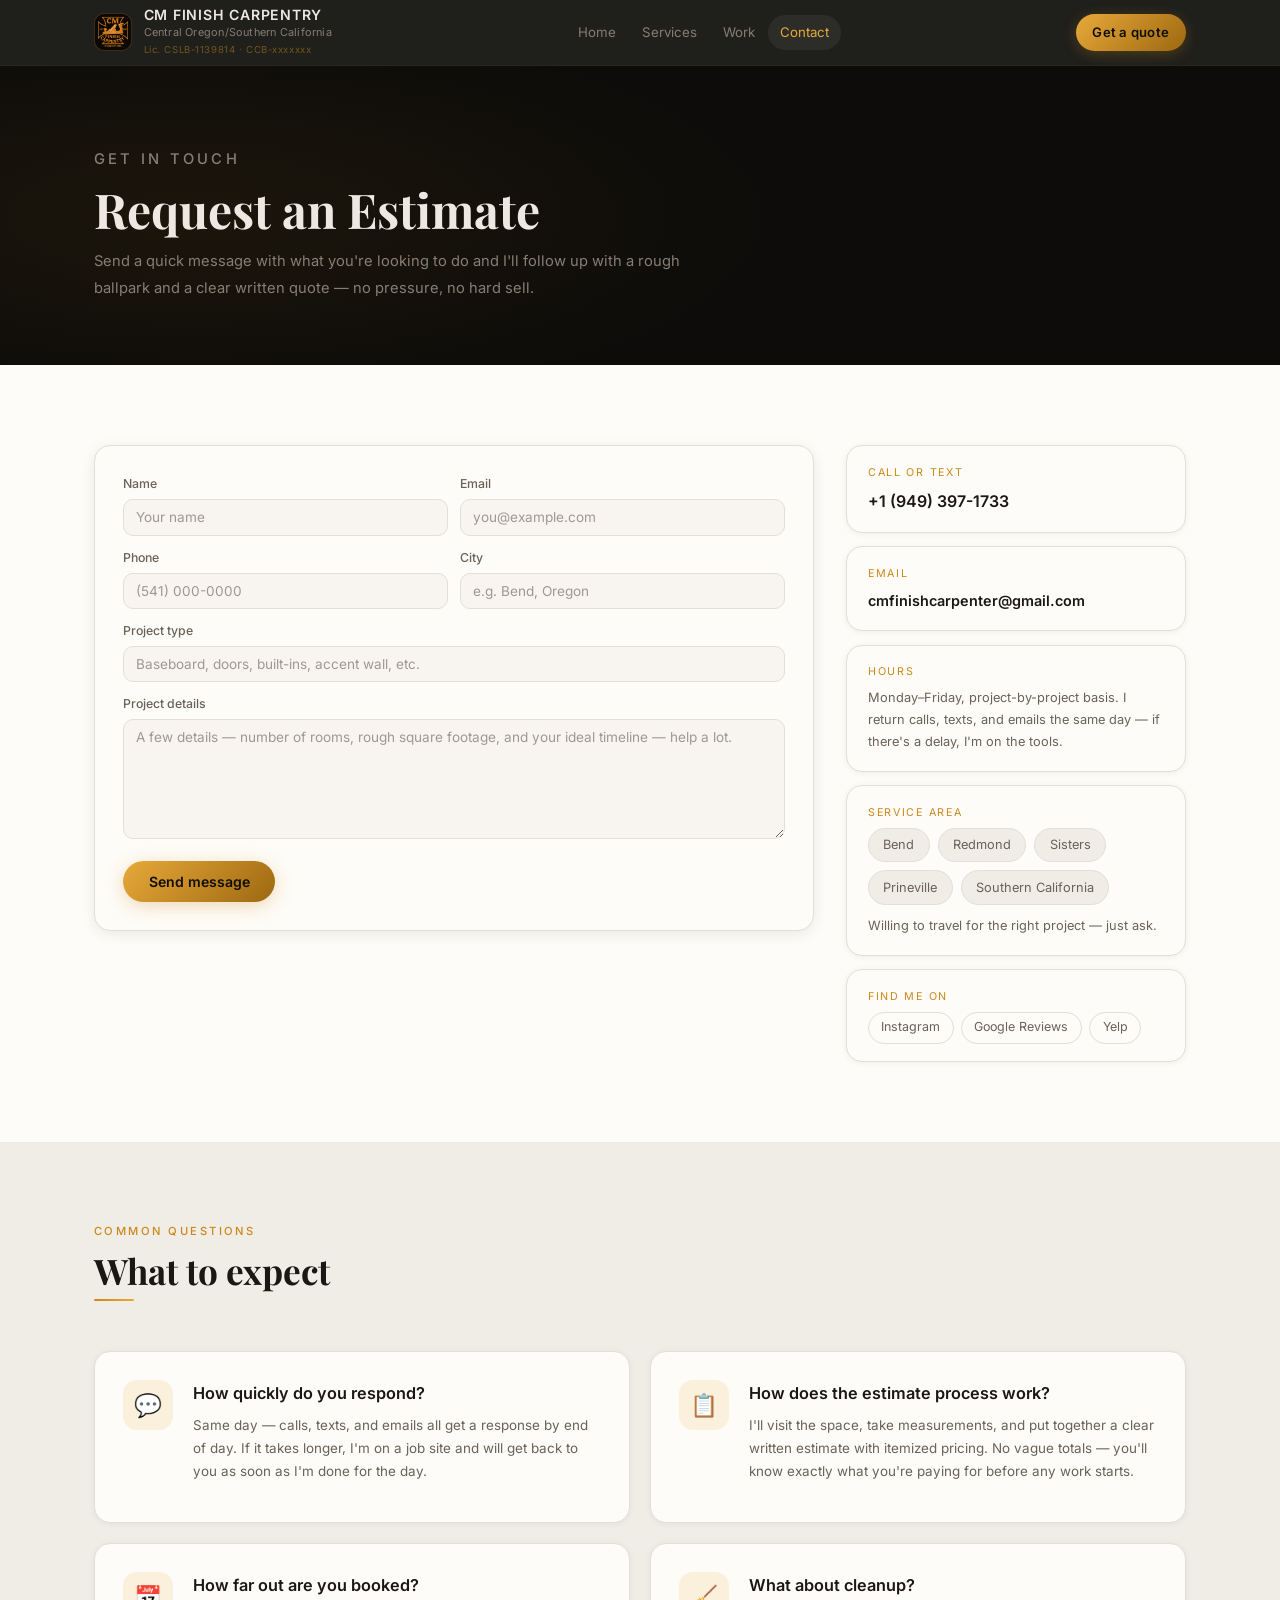
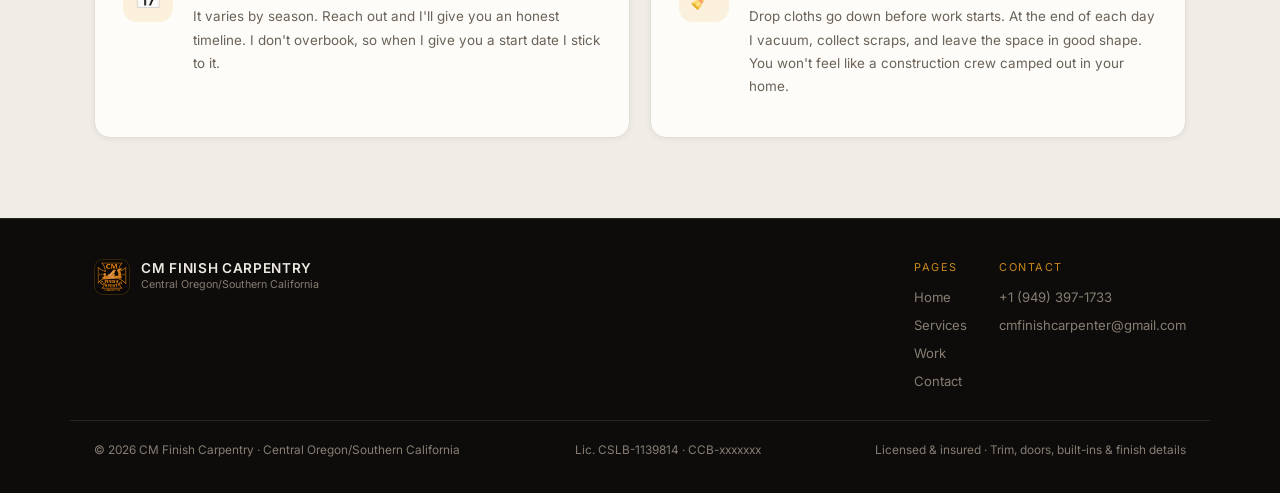
==== commit 3c68035b: "Update contact information for Southern California" ====
--- a/contact.html
+++ b/contact.html
@@ -4,7 +4,7 @@
   <meta charset="UTF-8" />
   <meta name="viewport" content="width=device-width, initial-scale=1" />
   <title>Contact | CM Finish Carpentry</title>
-  <meta name="description" content="Request a free estimate from CM Finish Carpentry. Serving Bend, Redmond, Sisters, and Prineville, Oregon." />
+  <meta name="description" content="Request a free estimate from CM Finish Carpentry. Serving Bend, Redmond, Sisters, Prineville, and Southern California." />
   <link rel="icon" type="image/png" href="favicon.png">
   <link rel="icon" type="image/x-icon" href="favicon.ico">
   <link rel="preconnect" href="https://fonts.googleapis.com">
@@ -20,8 +20,8 @@
       <div class="nav-brand-logo"><img src="logo.png" alt="CM Finish Carpentry"></div>
       <div>
         <div class="nav-brand-name">CM Finish Carpentry</div>
-        <div class="nav-brand-region">Central Oregon</div>
-        <div class="nav-brand-lic">Lic. CA-xxxxxxx &middot; OR-xxxxxxx</div>
+        <div class="nav-brand-region">Central Oregon/Southern California</div>
+        <div class="nav-brand-lic">Lic. CSLB-1139814 &middot; CCB-xxxxxxx</div>
       </div>
     </a>
     <nav>
@@ -77,13 +77,13 @@
           </div>
           <div>
             <label for="city">City</label>
-            <input id="city" name="city" type="text" placeholder="e.g. Bend">
+            <input id="city" name="city" type="text" placeholder="e.g. Bend, Oregon">
           </div>
         </div>
         <div class="form-row full">
           <div>
             <label for="project">Project type</label>
-            <input id="project" name="project" type="text" placeholder="Baseboards, doors, built-ins, accent wall, etc.">
+            <input id="project" name="project" type="text" placeholder="Baseboard, doors, built-ins, accent wall, etc.">
           </div>
         </div>
         <div class="form-row full">
@@ -125,6 +125,7 @@
               <span class="area-badge">Redmond</span>
               <span class="area-badge">Sisters</span>
               <span class="area-badge">Prineville</span>
+              <span class="area-badge">Southern California</span>
             </div>
             <p class="contact-note" style="margin-top:0.65rem;">Willing to travel for the right project — just ask.</p>
           </div>
@@ -192,7 +193,7 @@
         <div class="footer-logo"><img src="logo.png" alt="CM Finish Carpentry"></div>
         <div>
           <div class="footer-brand-name">CM Finish Carpentry</div>
-          <div class="footer-brand-region">Central Oregon</div>
+          <div class="footer-brand-region">Central Oregon/Southern California</div>
         </div>
       </div>
     </div>
@@ -210,8 +211,8 @@
     </div>
   </div>
   <div class="footer-bottom">
-    <span>&copy; <span id="year"></span> CM Finish Carpentry &middot; Central Oregon</span>
-    <span>Lic. CA-xxxxxxx &middot; OR-xxxxxxx</span>
+    <span>&copy; <span id="year"></span> CM Finish Carpentry &middot; Central Oregon/Southern California</span>
+    <span>Lic. CSLB-1139814 &middot; CCB-xxxxxxx</span>
     <span>Licensed &amp; insured &middot; Trim, doors, built-ins &amp; finish details</span>
   </div>
 </footer>
--- a/style.css
+++ b/style.css
@@ -3,16 +3,16 @@
    ═══════════════════════════════════════════════ */
 
 :root {
-  /* Light surfaces — warmed down from bright white */
-  --bg:        #E5E0D5;
-  --bg-alt:    #DAD4C8;
-  --surface:   #EDE8DF;
-
-  /* Dark (nav, hero, footer) — lifted from near-black */
-  --dark:      #1C1914;
-  --dark-2:    #242019;
-  --dark-3:    #2E2920;
-  --dark-4:    #3A332A;
+  /* Light surfaces */
+  --bg:        #F8F5F0;
+  --bg-alt:    #F0EDE6;
+  --surface:   #FEFCF8;
+
+  /* Dark (nav, hero, footer) */
+  --dark:      #0D0C0A;
+  --dark-2:    #161310;
+  --dark-3:    #221E18;
+  --dark-4:    #2E2920;
 
   /* Text */
   --text:      #1A1714;
@@ -28,8 +28,8 @@
   --gold-pale: #FBF0DB;
 
   /* Borders */
-  --border:    #C8C2B5;
-  --border-dk: #352E26;
+  --border:    #E3DED8;
+  --border-dk: #2B2720;
 
   /* Shadows */
   --sh-xs: 0 1px 6px  rgba(0,0,0,.06);
@@ -862,6 +862,188 @@
 .aside-box strong { color: var(--gold); }
 .aside-divider { height: 1px; background: var(--border); margin: 1.1rem 0; }
 
+/* ── ABOUT ── */
+.about-grid {
+  display: grid;
+  grid-template-columns: 360px 1fr;
+  gap: 3.5rem;
+  align-items: center;
+}
+
+.about-photo {
+  width: 100%;
+  aspect-ratio: 4/5;
+  border-radius: var(--r-lg);
+  overflow: hidden;
+  background: var(--dark-3);
+  border: 1px solid var(--border-dk);
+  display: flex;
+  flex-direction: column;
+  align-items: center;
+  justify-content: center;
+  box-shadow: var(--sh-lg);
+  position: relative;
+}
+
+.about-photo img {
+  width: 100%;
+  height: 100%;
+  object-fit: cover;
+  display: block;
+}
+
+.about-photo-placeholder {
+  display: flex;
+  flex-direction: column;
+  align-items: center;
+  gap: 1rem;
+  padding: 2rem;
+  text-align: center;
+}
+
+.about-photo-logo {
+  width: 70px;
+  height: 70px;
+  border-radius: 16px;
+  overflow: hidden;
+  border: 1px solid rgba(201,137,26,.28);
+  background: #0a0908;
+}
+.about-photo-logo img { width: 100%; height: 100%; object-fit: contain; }
+
+.about-photo-hint {
+  font-size: 0.74rem;
+  color: var(--muted-dk);
+  opacity: 0.55;
+  line-height: 1.5;
+}
+
+.about-name {
+  font-family: 'Playfair Display', serif;
+  font-size: 1.7rem;
+  font-weight: 700;
+  color: var(--text);
+  margin-bottom: 0.2rem;
+}
+
+.about-role {
+  font-size: 0.74rem;
+  font-weight: 500;
+  text-transform: uppercase;
+  letter-spacing: 0.18em;
+  color: var(--gold);
+  margin-bottom: 1.4rem;
+}
+
+.about-bio {
+  font-size: 0.9rem;
+  color: var(--muted);
+  line-height: 1.85;
+  margin-bottom: 0.9rem;
+}
+
+.about-facts {
+  display: grid;
+  grid-template-columns: 1fr 1fr;
+  gap: 0.65rem;
+  margin-top: 1.6rem;
+}
+
+.about-fact {
+  background: var(--bg-alt);
+  border-radius: var(--r-sm);
+  border: 1px solid var(--border);
+  padding: 0.85rem 1rem;
+}
+
+.about-fact-label {
+  font-size: 0.67rem;
+  text-transform: uppercase;
+  letter-spacing: 0.13em;
+  color: var(--subtle);
+  margin-bottom: 0.2rem;
+}
+
+.about-fact-value {
+  font-size: 0.86rem;
+  font-weight: 600;
+  color: var(--text);
+  line-height: 1.3;
+}
+
+/* ── TESTIMONIALS ── */
+.testimonials-grid {
+  display: grid;
+  grid-template-columns: repeat(3, 1fr);
+  gap: 1.1rem;
+}
+
+.testimonial-card {
+  background: var(--surface);
+  border-radius: var(--r);
+  border: 1px solid var(--border);
+  padding: 1.5rem;
+  box-shadow: var(--sh-xs);
+  display: flex;
+  flex-direction: column;
+  gap: 0.85rem;
+  transition: transform 0.22s ease, box-shadow 0.22s ease, border-color 0.22s ease;
+}
+
+.testimonial-card:hover {
+  transform: translateY(-3px);
+  box-shadow: var(--sh);
+  border-color: rgba(201,137,26,.25);
+}
+
+.stars {
+  color: var(--gold);
+  font-size: 0.88rem;
+  letter-spacing: 0.1em;
+}
+
+.testimonial-quote {
+  font-size: 0.87rem;
+  color: var(--muted);
+  line-height: 1.78;
+  flex: 1;
+  font-style: italic;
+  position: relative;
+  padding-top: 0.25rem;
+}
+
+.testimonial-quote::before {
+  content: '\201C';
+  font-family: 'Playfair Display', serif;
+  font-size: 2.5rem;
+  color: var(--gold);
+  line-height: 0.6;
+  display: block;
+  margin-bottom: 0.6rem;
+  font-style: normal;
+}
+
+.testimonial-name {
+  font-size: 0.88rem;
+  font-weight: 600;
+  color: var(--text);
+  line-height: 1.2;
+}
+
+.testimonial-detail {
+  font-size: 0.74rem;
+  color: var(--subtle);
+  margin-top: 0.15rem;
+}
+
+.testimonials-note {
+  text-align: center;
+  margin-top: 1.5rem;
+  font-size: 0.77rem;
+  color: var(--subtle);
+  font-style: italic;
+}
+
 /* ── SERVICE AREA ── */
 .area-block {
   background: var(--surface);
@@ -1368,16 +1550,20 @@
   .contact-grid        { grid-template-columns: 1fr; }
   .process-grid        { grid-template-columns: 1fr; }
   .footer-inner        { grid-template-columns: 1fr 1fr; }
+  .about-grid          { grid-template-columns: 1fr; }
+  .testimonials-grid   { grid-template-columns: 1fr; }
 
   nav ul { display: none; }
   .hamburger { display: flex; }
 }
 
 @media (max-width: 640px) {
-  .services-grid  { grid-template-columns: 1fr 1fr; }
-  .featured-grid  { grid-template-columns: 1fr; }
-  .portfolio-grid { grid-template-columns: 1fr; }
-  .footer-inner   { grid-template-columns: 1fr; }
+  .services-grid      { grid-template-columns: 1fr 1fr; }
+  .featured-grid      { grid-template-columns: 1fr; }
+  .portfolio-grid     { grid-template-columns: 1fr; }
+  .footer-inner       { grid-template-columns: 1fr; }
+  .testimonials-grid  { grid-template-columns: 1fr; }
+  .about-facts        { grid-template-columns: 1fr 1fr; }
 
   .hero-actions { flex-direction: column; align-items: stretch; }
   .hero-actions .btn { justify-content: center; }
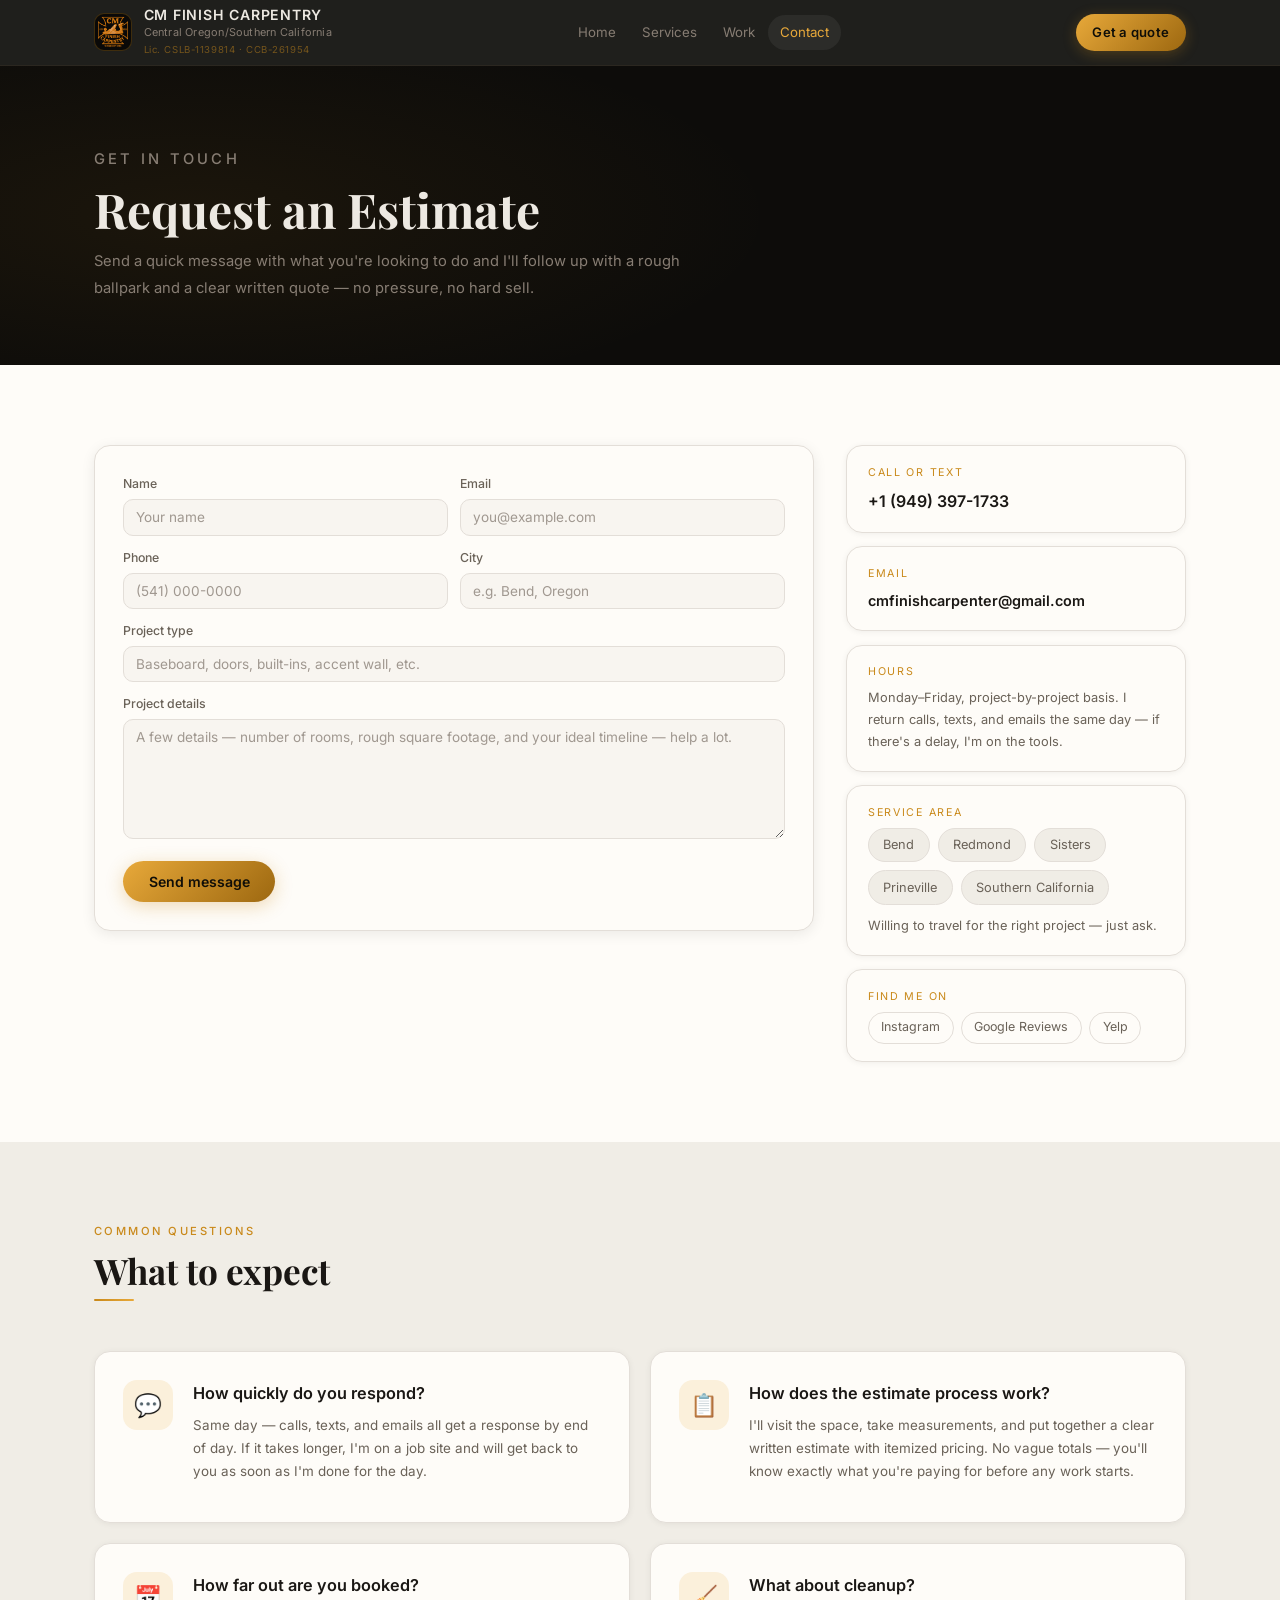
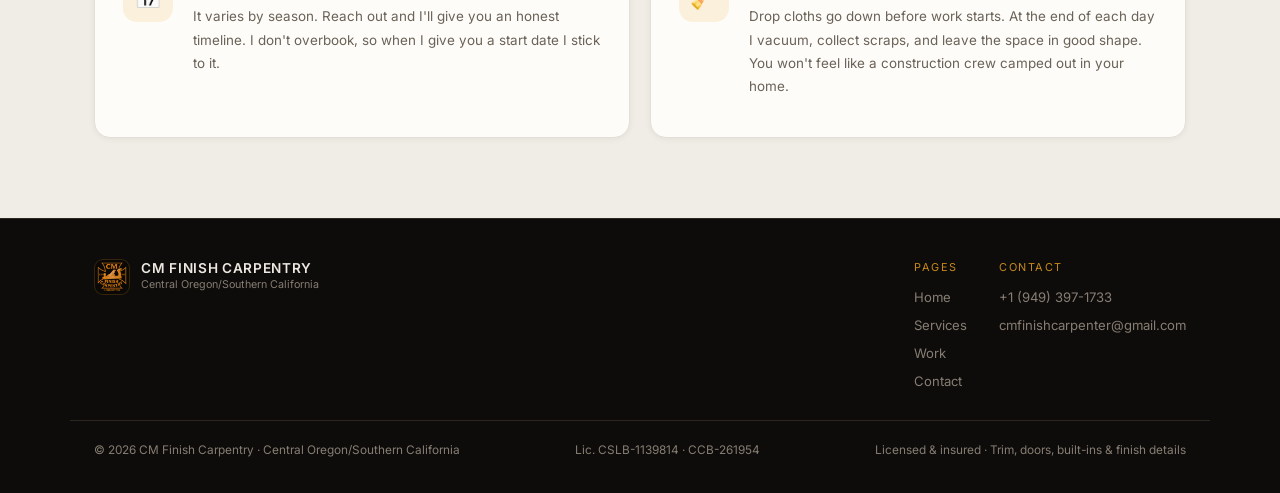
==== commit 141badbf: "Update CCB license number in contact.html" ====
--- a/contact.html
+++ b/contact.html
@@ -21,7 +21,7 @@
       <div>
         <div class="nav-brand-name">CM Finish Carpentry</div>
         <div class="nav-brand-region">Central Oregon/Southern California</div>
-        <div class="nav-brand-lic">Lic. CSLB-1139814 &middot; CCB-xxxxxxx</div>
+        <div class="nav-brand-lic">Lic. CSLB-1139814 &middot; CCB-261954</div>
       </div>
     </a>
     <nav>
@@ -212,7 +212,7 @@
   </div>
   <div class="footer-bottom">
     <span>&copy; <span id="year"></span> CM Finish Carpentry &middot; Central Oregon/Southern California</span>
-    <span>Lic. CSLB-1139814 &middot; CCB-xxxxxxx</span>
+    <span>Lic. CSLB-1139814 &middot; CCB-261954</span>
     <span>Licensed &amp; insured &middot; Trim, doors, built-ins &amp; finish details</span>
   </div>
 </footer>
